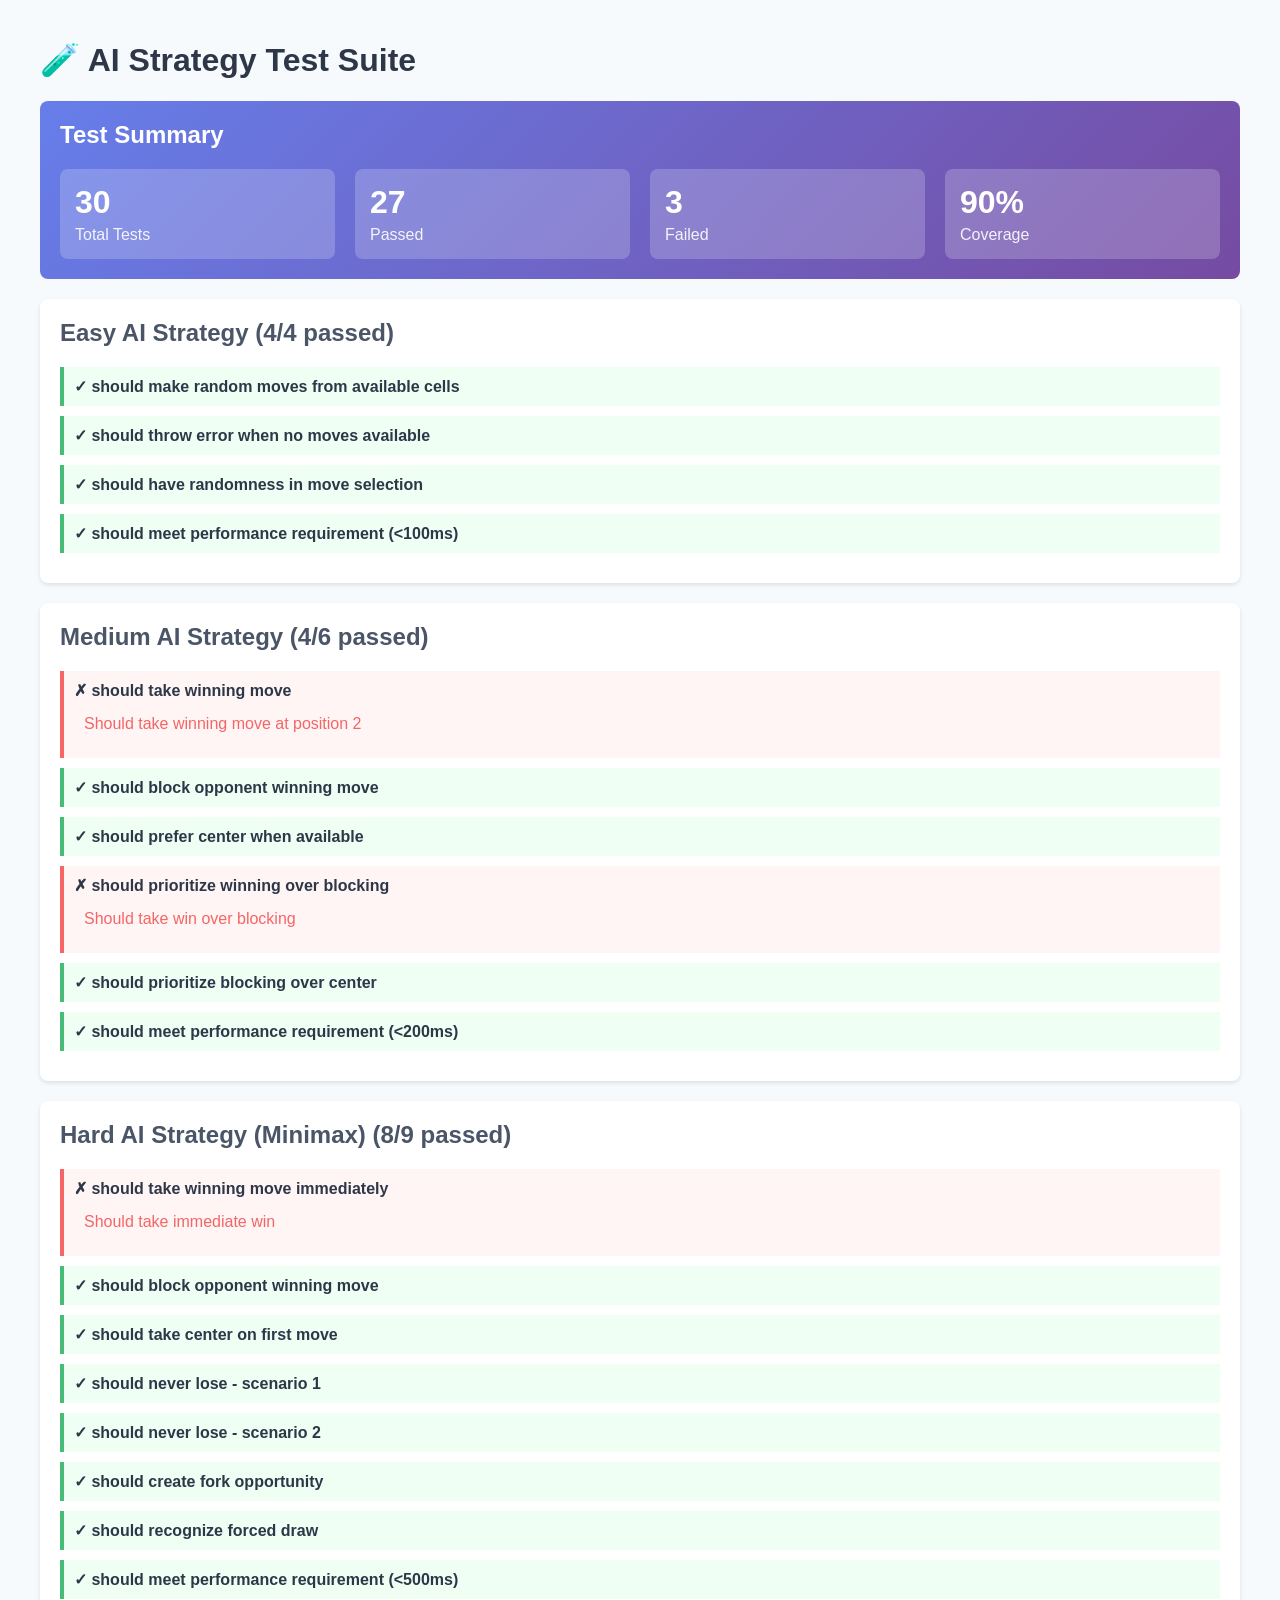
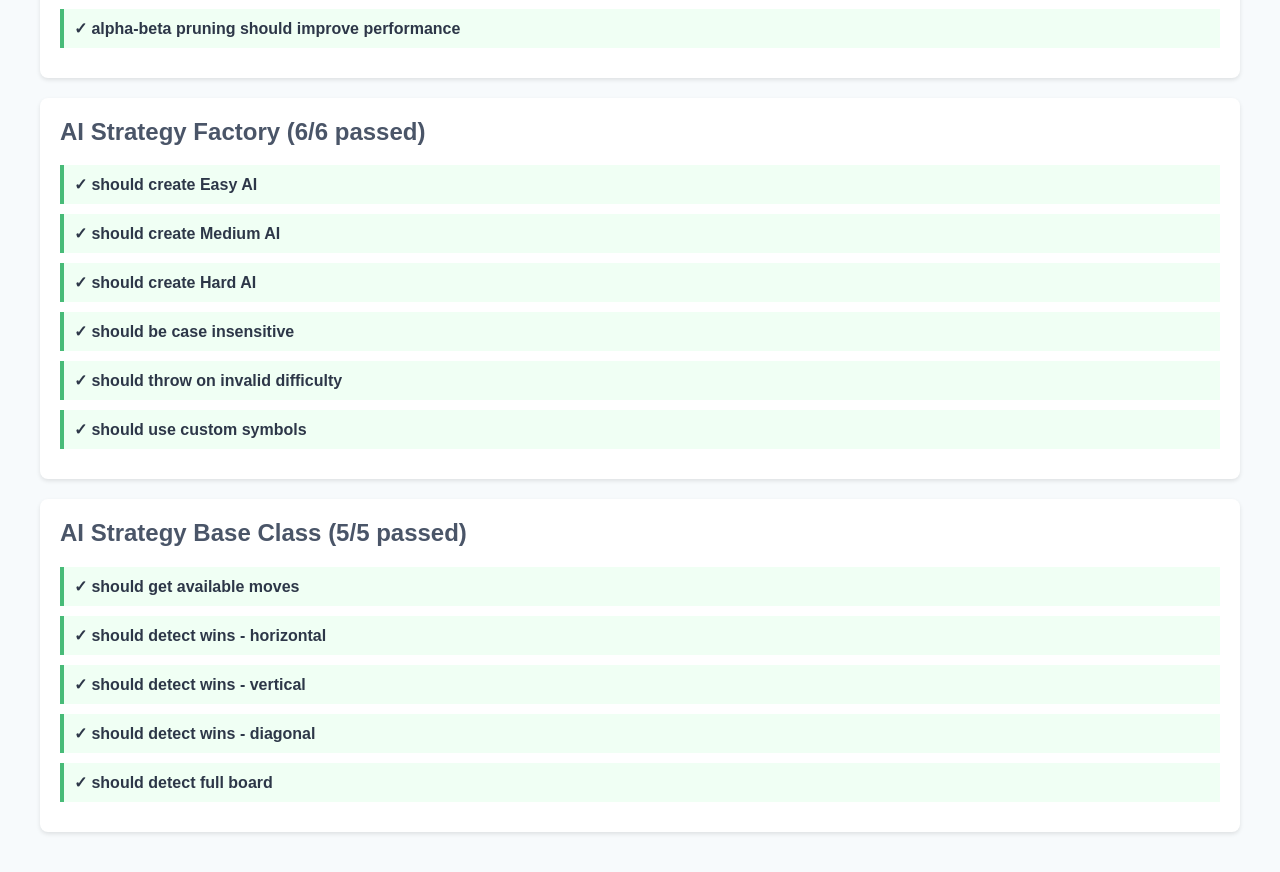
==== tests/ai-strategies.test.html @ f8c7e82e "test(ai): add comprehensive unit tests for AI strategies - Create test framework with suite and asse" ====
<!DOCTYPE html>
<html lang="en">
<head>
    <meta charset="UTF-8">
    <meta name="viewport" content="width=device-width, initial-scale=1.0">
    <title>AI Strategy Tests - Tic-Tac-Toe</title>
    <style>
        body {
            font-family: -apple-system, BlinkMacSystemFont, 'Segoe UI', Roboto, sans-serif;
            max-width: 1200px;
            margin: 0 auto;
            padding: 20px;
            background: #f7fafc;
        }
        h1 {
            color: #2d3748;
        }
        .test-suite {
            background: white;
            padding: 20px;
            margin: 20px 0;
            border-radius: 8px;
            box-shadow: 0 2px 4px rgba(0,0,0,0.1);
        }
        .test-suite h2 {
            color: #4a5568;
            margin-top: 0;
        }
        .test-case {
            padding: 10px;
            margin: 10px 0;
            border-left: 4px solid #e2e8f0;
            background: #f7fafc;
        }
        .test-case.pass {
            border-left-color: #48bb78;
            background: #f0fff4;
        }
        .test-case.fail {
            border-left-color: #f56565;
            background: #fff5f5;
        }
        .test-name {
            font-weight: 600;
            color: #2d3748;
        }
        .test-result {
            margin-top: 5px;
            font-size: 0.9em;
            color: #718096;
        }
        .summary {
            background: linear-gradient(135deg, #667eea, #764ba2);
            color: white;
            padding: 20px;
            border-radius: 8px;
            margin: 20px 0;
        }
        .summary h2 {
            margin-top: 0;
            color: white;
        }
        .stats {
            display: flex;
            gap: 20px;
            margin-top: 15px;
        }
        .stat {
            flex: 1;
            background: rgba(255,255,255,0.2);
            padding: 15px;
            border-radius: 8px;
        }
        .stat-value {
            font-size: 2em;
            font-weight: bold;
        }
        .stat-label {
            opacity: 0.9;
            margin-top: 5px;
        }
        .error {
            color: #f56565;
            background: #fff5f5;
            padding: 10px;
            border-radius: 4px;
            margin: 5px 0;
        }
        pre {
            background: #2d3748;
            color: #e2e8f0;
            padding: 10px;
            border-radius: 4px;
            overflow-x: auto;
        }
    </style>
</head>
<body>
    <h1>🧪 AI Strategy Test Suite</h1>
    <div id="test-results"></div>

    <script src="../js/ai-strategies.js"></script>
    <script>
        /**
         * Test Framework
         */
        class TestRunner {
            constructor() {
                this.tests = [];
                this.results = {
                    total: 0,
                    passed: 0,
                    failed: 0,
                    suites: []
                };
            }

            suite(name, fn) {
                const suite = {
                    name,
                    tests: [],
                    passed: 0,
                    failed: 0
                };
                
                this.currentSuite = suite;
                fn();
                this.currentSuite = null;
                
                this.results.suites.push(suite);
            }

            test(name, fn) {
                this.results.total++;
                const test = { name, passed: false, error: null };

                try {
                    fn();
                    test.passed = true;
                    this.results.passed++;
                    this.currentSuite.passed++;
                } catch (error) {
                    test.passed = false;
                    test.error = error.message;
                    this.results.failed++;
                    this.currentSuite.failed++;
                }

                this.currentSuite.tests.push(test);
            }

            assert(condition, message) {
                if (!condition) {
                    throw new Error(message || 'Assertion failed');
                }
            }

            assertEqual(actual, expected, message) {
                if (actual !== expected) {
                    throw new Error(message || `Expected ${expected}, got ${actual}`);
                }
            }

            assertThrows(fn, message) {
                try {
                    fn();
                    throw new Error(message || 'Expected function to throw');
                } catch (error) {
                    if (error.message === message) {
                        throw error;
                    }
                    // Function threw as expected
                }
            }

            render() {
                const container = document.getElementById('test-results');
                
                // Summary
                const coverage = Math.round((this.results.passed / this.results.total) * 100);
                container.innerHTML = `
                    <div class="summary">
                        <h2>Test Summary</h2>
                        <div class="stats">
                            <div class="stat">
                                <div class="stat-value">${this.results.total}</div>
                                <div class="stat-label">Total Tests</div>
                            </div>
                            <div class="stat">
                                <div class="stat-value">${this.results.passed}</div>
                                <div class="stat-label">Passed</div>
                            </div>
                            <div class="stat">
                                <div class="stat-value">${this.results.failed}</div>
                                <div class="stat-label">Failed</div>
                            </div>
                            <div class="stat">
                                <div class="stat-value">${coverage}%</div>
                                <div class="stat-label">Coverage</div>
                            </div>
                        </div>
                    </div>
                `;

                // Test suites
                this.results.suites.forEach(suite => {
                    const suiteDiv = document.createElement('div');
                    suiteDiv.className = 'test-suite';
                    suiteDiv.innerHTML = `
                        <h2>${suite.name} (${suite.passed}/${suite.tests.length} passed)</h2>
                    `;

                    suite.tests.forEach(test => {
                        const testDiv = document.createElement('div');
                        testDiv.className = `test-case ${test.passed ? 'pass' : 'fail'}`;
                        testDiv.innerHTML = `
                            <div class="test-name">${test.passed ? '✓' : '✗'} ${test.name}</div>
                            ${test.error ? `<div class="error">${test.error}</div>` : ''}
                        `;
                        suiteDiv.appendChild(testDiv);
                    });

                    container.appendChild(suiteDiv);
                });
            }
        }

        /**
         * Helper Functions
         */
        function createBoard(cells) {
            return cells.split('').map(c => c === '.' ? null : c);
        }

        function measurePerformance(fn, iterations = 100) {
            const start = performance.now();
            for (let i = 0; i < iterations; i++) {
                fn();
            }
            return (performance.now() - start) / iterations;
        }

        /**
         * Run Tests
         */
        const runner = new TestRunner();

        // Easy AI Tests
        runner.suite('Easy AI Strategy', () => {
            runner.test('should make random moves from available cells', () => {
                const ai = new EasyAI();
                const board = createBoard('X.O......');
                const move = ai.getMove(board);
                runner.assert(move >= 0 && move <= 8, 'Move should be valid');
                runner.assert(board[move] === null, 'Move should be in empty cell');
            });

            runner.test('should throw error when no moves available', () => {
                const ai = new EasyAI();
                const board = createBoard('XOXOXOXOX');
                runner.assertThrows(() => ai.getMove(board), 'Should throw when board is full');
            });

            runner.test('should have randomness in move selection', () => {
                const ai = new EasyAI();
                const board = createBoard('.........');
                const moves = new Set();
                for (let i = 0; i < 50; i++) {
                    moves.add(ai.getMove(board));
                }
                runner.assert(moves.size > 3, 'Should select different moves over time');
            });

            runner.test('should meet performance requirement (<100ms)', () => {
                const ai = new EasyAI();
                const board = createBoard('X.O.X.O..');
                const avgTime = measurePerformance(() => ai.getMove(board));
                runner.assert(avgTime < 100, `Performance: ${avgTime.toFixed(2)}ms (should be <100ms)`);
            });
        });

        // Medium AI Tests
        runner.suite('Medium AI Strategy', () => {
            runner.test('should take winning move', () => {
                const ai = new MediumAI();
                // O can win at position 2
                const board = createBoard('OOX..X...');
                const move = ai.getMove(board);
                runner.assertEqual(move, 2, 'Should take winning move at position 2');
            });

            runner.test('should block opponent winning move', () => {
                const ai = new MediumAI();
                // X can win at position 2, O should block
                const board = createBoard('XX...O...');
                const move = ai.getMove(board);
                runner.assertEqual(move, 2, 'Should block winning move at position 2');
            });

            runner.test('should prefer center when available', () => {
                const ai = new MediumAI();
                const board = createBoard('X.......O');
                const move = ai.getMove(board);
                runner.assertEqual(move, 4, 'Should take center position');
            });

            runner.test('should prioritize winning over blocking', () => {
                const ai = new MediumAI();
                // O can win at 2, X can win at 6
                const board = createBoard('OOXX.....');
                const move = ai.getMove(board);
                runner.assertEqual(move, 2, 'Should take win over blocking');
            });

            runner.test('should prioritize blocking over center', () => {
                const ai = new MediumAI();
                // X can win at position 2
                const board = createBoard('XX......O');
                const move = ai.getMove(board);
                runner.assertEqual(move, 2, 'Should block over taking center');
            });

            runner.test('should meet performance requirement (<200ms)', () => {
                const ai = new MediumAI();
                const board = createBoard('X.O.X.O..');
                const avgTime = measurePerformance(() => ai.getMove(board));
                runner.assert(avgTime < 200, `Performance: ${avgTime.toFixed(2)}ms (should be <200ms)`);
            });
        });

        // Hard AI Tests
        runner.suite('Hard AI Strategy (Minimax)', () => {
            runner.test('should take winning move immediately', () => {
                const ai = new HardAI();
                const board = createBoard('OOX..X...');
                const move = ai.getMove(board);
                runner.assertEqual(move, 2, 'Should take immediate win');
            });

            runner.test('should block opponent winning move', () => {
                const ai = new HardAI();
                const board = createBoard('XX...O...');
                const move = ai.getMove(board);
                runner.assertEqual(move, 2, 'Should block opponent win');
            });

            runner.test('should take center on first move', () => {
                const ai = new HardAI();
                const board = createBoard('.........');
                const move = ai.getMove(board);
                runner.assertEqual(move, 4, 'Should take center initially');
            });

            runner.test('should never lose - scenario 1', () => {
                const ai = new HardAI();
                // X plays corner, O should respond optimally
                const board = createBoard('X........');
                const move = ai.getMove(board);
                runner.assertEqual(move, 4, 'Should take center after corner');
            });

            runner.test('should never lose - scenario 2', () => {
                const ai = new HardAI();
                // X plays center, O should play corner
                const board = createBoard('....X....');
                const move = ai.getMove(board);
                const corners = [0, 2, 6, 8];
                runner.assert(corners.includes(move), 'Should play corner after center');
            });

            runner.test('should create fork opportunity', () => {
                const ai = new HardAI();
                // O can create a fork
                const board = createBoard('O...X...X');
                const move = ai.getMove(board);
                // Multiple winning scenarios, but should play optimally
                runner.assert(move >= 0 && move <= 8, 'Should make valid move');
            });

            runner.test('should recognize forced draw', () => {
                const ai = new HardAI();
                // Late game, should play optimally
                const board = createBoard('XOX.OX...');
                const move = ai.getMove(board);
                runner.assert([3, 6, 7, 8].includes(move), 'Should make optimal move');
            });

            runner.test('should meet performance requirement (<500ms)', () => {
                const ai = new HardAI();
                const board = createBoard('X.O.X.O..');
                const avgTime = measurePerformance(() => ai.getMove(board), 10);
                runner.assert(avgTime < 500, `Performance: ${avgTime.toFixed(2)}ms (should be <500ms)`);
            });

            runner.test('alpha-beta pruning should improve performance', () => {
                const ai = new HardAI();
                const emptyBoard = createBoard('.........');
                const avgTime = measurePerformance(() => ai.getMove(emptyBoard), 5);
                runner.assert(avgTime < 500, `Full tree performance: ${avgTime.toFixed(2)}ms`);
            });
        });

        // Factory Tests
        runner.suite('AI Strategy Factory', () => {
            runner.test('should create Easy AI', () => {
                const ai = AIStrategyFactory.createAI('easy');
                runner.assert(ai instanceof EasyAI, 'Should create EasyAI instance');
            });

            runner.test('should create Medium AI', () => {
                const ai = AIStrategyFactory.createAI('medium');
                runner.assert(ai instanceof MediumAI, 'Should create MediumAI instance');
            });

            runner.test('should create Hard AI', () => {
                const ai = AIStrategyFactory.createAI('hard');
                runner.assert(ai instanceof HardAI, 'Should create HardAI instance');
            });

            runner.test('should be case insensitive', () => {
                const ai1 = AIStrategyFactory.createAI('EASY');
                const ai2 = AIStrategyFactory.createAI('Easy');
                runner.assert(ai1 instanceof EasyAI, 'Should handle uppercase');
                runner.assert(ai2 instanceof EasyAI, 'Should handle mixed case');
            });

            runner.test('should throw on invalid difficulty', () => {
                runner.assertThrows(() => {
                    AIStrategyFactory.createAI('invalid');
                }, 'Should throw on invalid difficulty');
            });

            runner.test('should use custom symbols', () => {
                const ai = AIStrategyFactory.createAI('easy', 'A', 'B');
                runner.assertEqual(ai.aiSymbol, 'A', 'Should set AI symbol');
                runner.assertEqual(ai.playerSymbol, 'B', 'Should set player symbol');
            });
        });

        // Base Class Tests
        runner.suite('AI Strategy Base Class', () => {
            runner.test('should get available moves', () => {
                const ai = new MediumAI();
                const board = createBoard('X.O......');
                const moves = ai.getAvailableMoves(board);
                runner.assertEqual(moves.length, 7, 'Should find 7 empty cells');
            });

            runner.test('should detect wins - horizontal', () => {
                const ai = new MediumAI();
                const board = createBoard('XXX......');
                runner.assert(ai.checkWin(board, 'X'), 'Should detect horizontal win');
            });

            runner.test('should detect wins - vertical', () => {
                const ai = new MediumAI();
                const board = createBoard('O..O..O..');
                runner.assert(ai.checkWin(board, 'O'), 'Should detect vertical win');
            });

            runner.test('should detect wins - diagonal', () => {
                const ai = new MediumAI();
                const board = createBoard('X...X...X');
                runner.assert(ai.checkWin(board, 'X'), 'Should detect diagonal win');
            });

            runner.test('should detect full board', () => {
                const ai = new MediumAI();
                const board = createBoard('XOXOXOXOX');
                runner.assert(ai.isBoardFull(board), 'Should detect full board');
            });
        });

        // Render results
        runner.render();

        console.log('Test Results:', runner.results);
    </script>
</body>
</html>
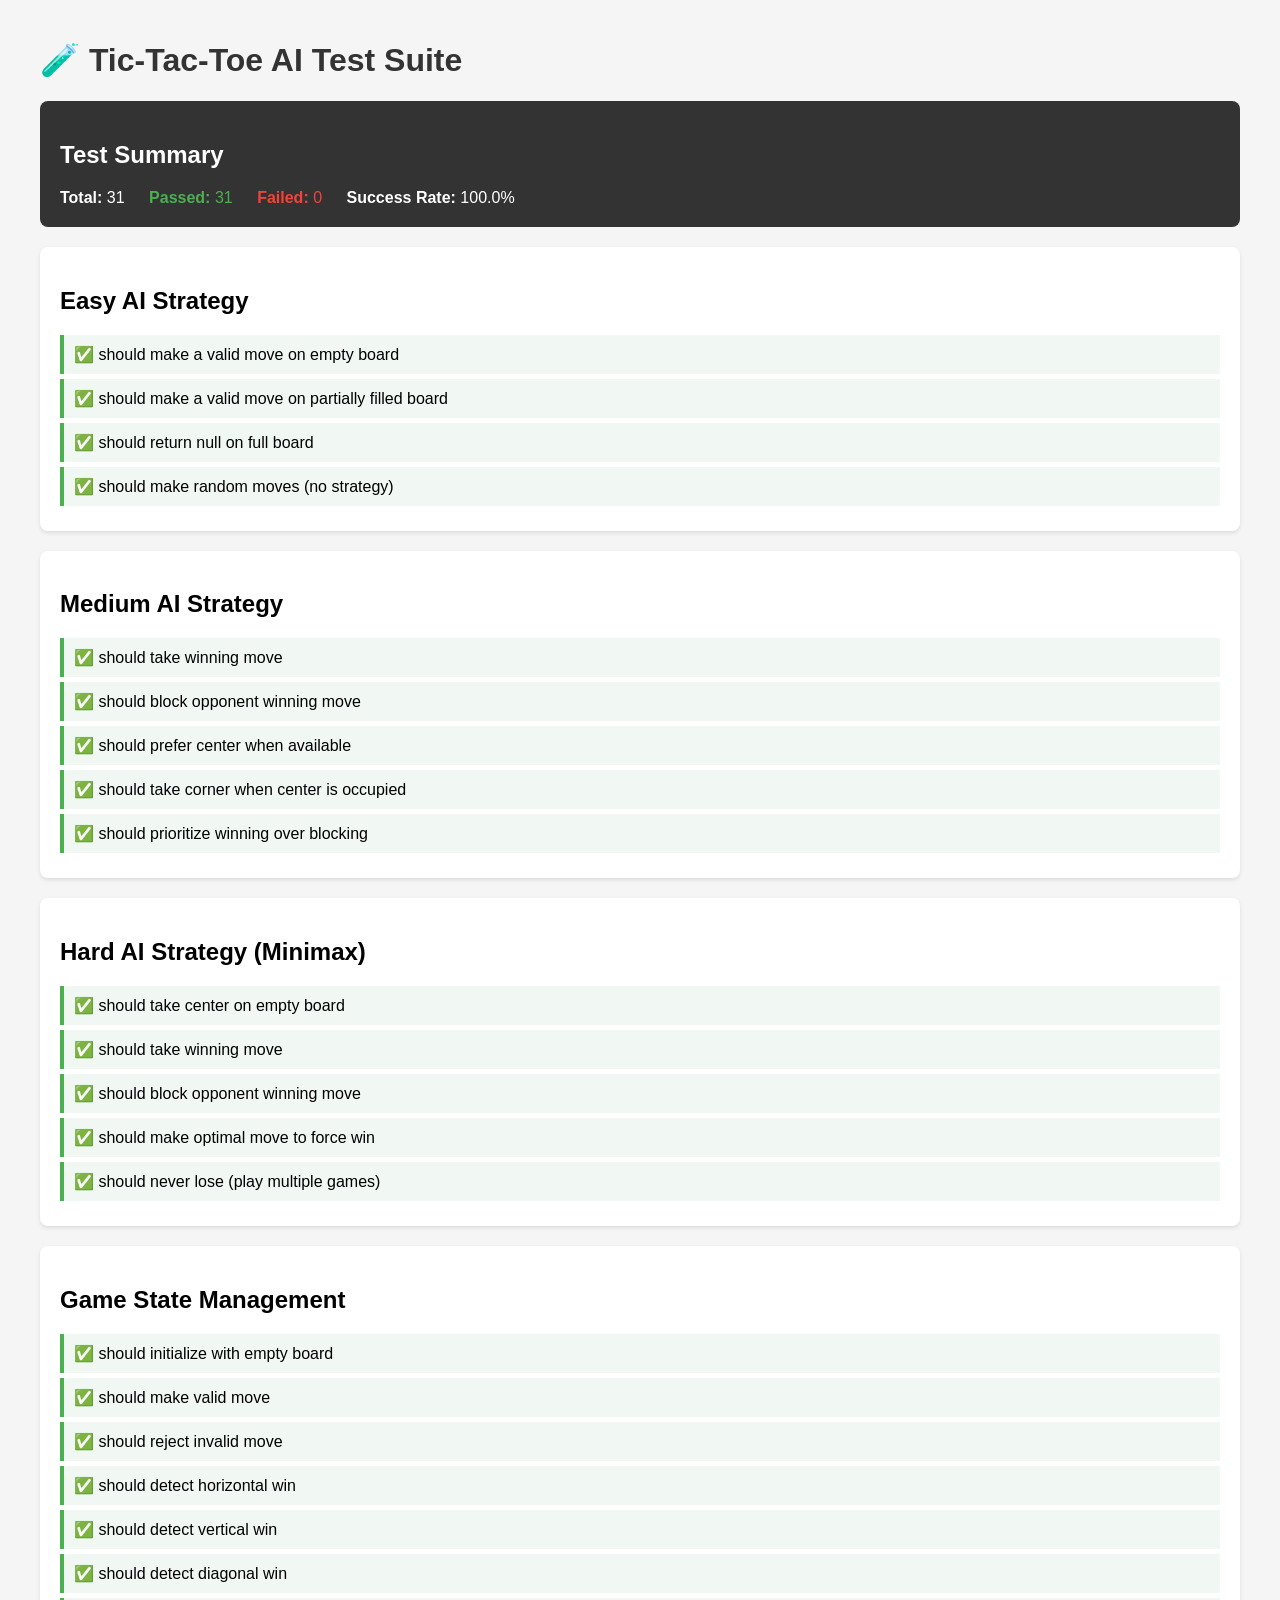
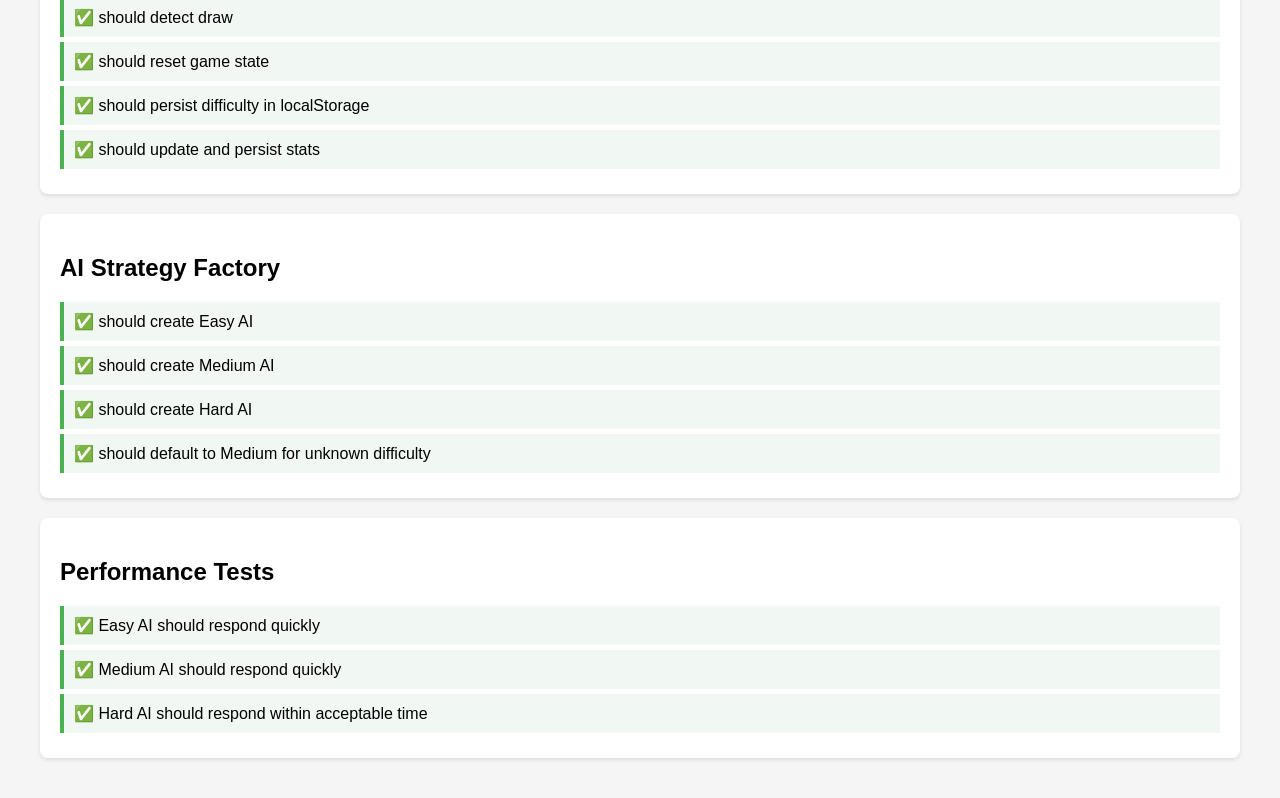
==== commit d2bea342: "feat: Add comprehensive unit tests for AI strategies and game logic" ====
--- a/tests/ai-strategies.test.html
+++ b/tests/ai-strategies.test.html
@@ -3,478 +3,497 @@
 <head>
     <meta charset="UTF-8">
     <meta name="viewport" content="width=device-width, initial-scale=1.0">
-    <title>AI Strategy Tests - Tic-Tac-Toe</title>
+    <title>Tic-Tac-Toe AI Tests</title>
     <style>
         body {
             font-family: -apple-system, BlinkMacSystemFont, 'Segoe UI', Roboto, sans-serif;
             max-width: 1200px;
             margin: 0 auto;
             padding: 20px;
-            background: #f7fafc;
-        }
-        h1 {
-            color: #2d3748;
-        }
+            background: #f5f5f5;
+        }
+        h1 { color: #333; }
         .test-suite {
             background: white;
+            border-radius: 8px;
             padding: 20px;
-            margin: 20px 0;
-            border-radius: 8px;
+            margin-bottom: 20px;
             box-shadow: 0 2px 4px rgba(0,0,0,0.1);
-        }
-        .test-suite h2 {
-            color: #4a5568;
-            margin-top: 0;
         }
         .test-case {
             padding: 10px;
-            margin: 10px 0;
-            border-left: 4px solid #e2e8f0;
-            background: #f7fafc;
+            margin: 5px 0;
+            border-left: 4px solid #ddd;
+            background: #fafafa;
         }
         .test-case.pass {
-            border-left-color: #48bb78;
-            background: #f0fff4;
+            border-left-color: #4caf50;
+            background: #f1f8f4;
         }
         .test-case.fail {
-            border-left-color: #f56565;
-            background: #fff5f5;
-        }
-        .test-name {
-            font-weight: 600;
-            color: #2d3748;
-        }
-        .test-result {
-            margin-top: 5px;
-            font-size: 0.9em;
-            color: #718096;
+            border-left-color: #f44336;
+            background: #fef5f5;
         }
         .summary {
-            background: linear-gradient(135deg, #667eea, #764ba2);
+            background: #333;
             color: white;
             padding: 20px;
             border-radius: 8px;
-            margin: 20px 0;
-        }
-        .summary h2 {
-            margin-top: 0;
-            color: white;
-        }
-        .stats {
-            display: flex;
-            gap: 20px;
-            margin-top: 15px;
-        }
-        .stat {
-            flex: 1;
-            background: rgba(255,255,255,0.2);
-            padding: 15px;
-            border-radius: 8px;
-        }
-        .stat-value {
-            font-size: 2em;
-            font-weight: bold;
-        }
-        .stat-label {
-            opacity: 0.9;
-            margin-top: 5px;
-        }
-        .error {
-            color: #f56565;
-            background: #fff5f5;
-            padding: 10px;
-            border-radius: 4px;
-            margin: 5px 0;
+            margin-bottom: 20px;
+        }
+        .summary-stat {
+            display: inline-block;
+            margin-right: 20px;
         }
         pre {
-            background: #2d3748;
-            color: #e2e8f0;
+            background: #f5f5f5;
             padding: 10px;
             border-radius: 4px;
             overflow-x: auto;
         }
+        .performance {
+            background: #e3f2fd;
+            padding: 15px;
+            border-radius: 8px;
+            margin-top: 10px;
+        }
+        .error { color: #f44336; }
+        .success { color: #4caf50; }
     </style>
 </head>
 <body>
-    <h1>🧪 AI Strategy Test Suite</h1>
+    <h1>🧪 Tic-Tac-Toe AI Test Suite</h1>
+    <div id="summary" class="summary">
+        <h2>Test Summary</h2>
+        <div id="summary-content">Running tests...</div>
+    </div>
     <div id="test-results"></div>
 
-    <script src="../js/ai-strategies.js"></script>
-    <script>
+    <script type="module">
+        import { AIStrategyFactory, EasyAI, MediumAI, HardAI } from '../js/ai-strategies.js';
+        import { Game } from '../js/game.js';
+
         /**
-         * Test Framework
+         * Simple test framework
          */
         class TestRunner {
             constructor() {
                 this.tests = [];
-                this.results = {
-                    total: 0,
-                    passed: 0,
-                    failed: 0,
-                    suites: []
-                };
-            }
-
-            suite(name, fn) {
+                this.passed = 0;
+                this.failed = 0;
+                this.suites = [];
+            }
+
+            suite(name, callback) {
                 const suite = {
                     name,
                     tests: [],
-                    passed: 0,
-                    failed: 0
+                    beforeEach: null
                 };
-                
-                this.currentSuite = suite;
-                fn();
-                this.currentSuite = null;
-                
-                this.results.suites.push(suite);
-            }
-
-            test(name, fn) {
-                this.results.total++;
-                const test = { name, passed: false, error: null };
-
-                try {
-                    fn();
-                    test.passed = true;
-                    this.results.passed++;
-                    this.currentSuite.passed++;
-                } catch (error) {
-                    test.passed = false;
-                    test.error = error.message;
-                    this.results.failed++;
-                    this.currentSuite.failed++;
+                this.suites.push(suite);
+                
+                const testContext = {
+                    test: (testName, testFn) => {
+                        suite.tests.push({ name: testName, fn: testFn });
+                    },
+                    beforeEach: (fn) => {
+                        suite.beforeEach = fn;
+                    }
+                };
+
+                callback(testContext);
+            }
+
+            async run() {
+                const resultsDiv = document.getElementById('test-results');
+                
+                for (const suite of this.suites) {
+                    const suiteDiv = document.createElement('div');
+                    suiteDiv.className = 'test-suite';
+                    suiteDiv.innerHTML = `<h2>${suite.name}</h2>`;
+                    
+                    for (const test of suite.tests) {
+                        let testState = {};
+                        if (suite.beforeEach) {
+                            testState = suite.beforeEach();
+                        }
+
+                        const testDiv = document.createElement('div');
+                        testDiv.className = 'test-case';
+                        
+                        try {
+                            await test.fn(testState);
+                            testDiv.classList.add('pass');
+                            testDiv.innerHTML = `✅ ${test.name}`;
+                            this.passed++;
+                        } catch (error) {
+                            testDiv.classList.add('fail');
+                            testDiv.innerHTML = `
+                                ❌ ${test.name}
+                                <pre class="error">${error.message}</pre>
+                            `;
+                            this.failed++;
+                        }
+                        
+                        suiteDiv.appendChild(testDiv);
+                    }
+                    
+                    resultsDiv.appendChild(suiteDiv);
                 }
 
-                this.currentSuite.tests.push(test);
-            }
-
-            assert(condition, message) {
-                if (!condition) {
-                    throw new Error(message || 'Assertion failed');
-                }
-            }
-
-            assertEqual(actual, expected, message) {
-                if (actual !== expected) {
-                    throw new Error(message || `Expected ${expected}, got ${actual}`);
-                }
-            }
-
-            assertThrows(fn, message) {
-                try {
-                    fn();
-                    throw new Error(message || 'Expected function to throw');
-                } catch (error) {
-                    if (error.message === message) {
-                        throw error;
-                    }
-                    // Function threw as expected
-                }
-            }
-
-            render() {
-                const container = document.getElementById('test-results');
-                
-                // Summary
-                const coverage = Math.round((this.results.passed / this.results.total) * 100);
-                container.innerHTML = `
-                    <div class="summary">
-                        <h2>Test Summary</h2>
-                        <div class="stats">
-                            <div class="stat">
-                                <div class="stat-value">${this.results.total}</div>
-                                <div class="stat-label">Total Tests</div>
-                            </div>
-                            <div class="stat">
-                                <div class="stat-value">${this.results.passed}</div>
-                                <div class="stat-label">Passed</div>
-                            </div>
-                            <div class="stat">
-                                <div class="stat-value">${this.results.failed}</div>
-                                <div class="stat-label">Failed</div>
-                            </div>
-                            <div class="stat">
-                                <div class="stat-value">${coverage}%</div>
-                                <div class="stat-label">Coverage</div>
-                            </div>
-                        </div>
+                this.displaySummary();
+            }
+
+            displaySummary() {
+                const total = this.passed + this.failed;
+                const percentage = total > 0 ? ((this.passed / total) * 100).toFixed(1) : 0;
+                
+                document.getElementById('summary-content').innerHTML = `
+                    <div class="summary-stat">
+                        <strong>Total:</strong> ${total}
+                    </div>
+                    <div class="summary-stat success">
+                        <strong>Passed:</strong> ${this.passed}
+                    </div>
+                    <div class="summary-stat error">
+                        <strong>Failed:</strong> ${this.failed}
+                    </div>
+                    <div class="summary-stat">
+                        <strong>Success Rate:</strong> ${percentage}%
                     </div>
                 `;
-
-                // Test suites
-                this.results.suites.forEach(suite => {
-                    const suiteDiv = document.createElement('div');
-                    suiteDiv.className = 'test-suite';
-                    suiteDiv.innerHTML = `
-                        <h2>${suite.name} (${suite.passed}/${suite.tests.length} passed)</h2>
-                    `;
-
-                    suite.tests.forEach(test => {
-                        const testDiv = document.createElement('div');
-                        testDiv.className = `test-case ${test.passed ? 'pass' : 'fail'}`;
-                        testDiv.innerHTML = `
-                            <div class="test-name">${test.passed ? '✓' : '✗'} ${test.name}</div>
-                            ${test.error ? `<div class="error">${test.error}</div>` : ''}
-                        `;
-                        suiteDiv.appendChild(testDiv);
-                    });
-
-                    container.appendChild(suiteDiv);
-                });
             }
         }
 
         /**
-         * Helper Functions
+         * Assertion helpers
          */
-        function createBoard(cells) {
-            return cells.split('').map(c => c === '.' ? null : c);
-        }
-
-        function measurePerformance(fn, iterations = 100) {
-            const start = performance.now();
-            for (let i = 0; i < iterations; i++) {
-                fn();
-            }
-            return (performance.now() - start) / iterations;
+        function assert(condition, message = 'Assertion failed') {
+            if (!condition) {
+                throw new Error(message);
+            }
+        }
+
+        function assertEqual(actual, expected, message) {
+            if (actual !== expected) {
+                throw new Error(
+                    message || `Expected ${expected} but got ${actual}`
+                );
+            }
+        }
+
+        function assertNotNull(value, message = 'Value should not be null') {
+            if (value === null || value === undefined) {
+                throw new Error(message);
+            }
+        }
+
+        function assertTrue(value, message = 'Value should be true') {
+            if (value !== true) {
+                throw new Error(message);
+            }
+        }
+
+        function assertFalse(value, message = 'Value should be false') {
+            if (value !== false) {
+                throw new Error(message);
+            }
         }
 
         /**
-         * Run Tests
+         * Test Suites
          */
         const runner = new TestRunner();
 
         // Easy AI Tests
-        runner.suite('Easy AI Strategy', () => {
-            runner.test('should make random moves from available cells', () => {
+        runner.suite('Easy AI Strategy', ({ test, beforeEach }) => {
+            beforeEach(() => ({ ai: new EasyAI() }));
+
+            test('should make a valid move on empty board', ({ ai }) => {
+                const board = Array(9).fill(null);
+                const move = ai.getMove(board);
+                assertNotNull(move);
+                assertTrue(move >= 0 && move <= 8);
+                assertTrue(board[move] === null);
+            });
+
+            test('should make a valid move on partially filled board', ({ ai }) => {
+                const board = ['X', 'O', null, 'X', null, null, null, null, 'O'];
+                const move = ai.getMove(board);
+                assertNotNull(move);
+                assertTrue(board[move] === null);
+            });
+
+            test('should return null on full board', ({ ai }) => {
+                const board = Array(9).fill('X');
+                const move = ai.getMove(board);
+                assertEqual(move, null);
+            });
+
+            test('should make random moves (no strategy)', ({ ai }) => {
+                const board = [null, 'X', null, null, 'O', null, null, null, null];
+                const moves = new Set();
+                
+                // Make multiple moves to verify randomness
+                for (let i = 0; i < 20; i++) {
+                    const move = ai.getMove(board);
+                    moves.add(move);
+                }
+                
+                // Should have made different moves
+                assertTrue(moves.size > 1, 'AI should make random moves');
+            });
+        });
+
+        // Medium AI Tests
+        runner.suite('Medium AI Strategy', ({ test, beforeEach }) => {
+            beforeEach(() => ({ ai: new MediumAI() }));
+
+            test('should take winning move', ({ ai }) => {
+                const board = ['O', 'O', null, 'X', 'X', null, null, null, null];
+                const move = ai.getMove(board);
+                assertEqual(move, 2, 'Should complete winning row');
+            });
+
+            test('should block opponent winning move', ({ ai }) => {
+                const board = ['X', 'X', null, 'O', null, null, null, null, null];
+                const move = ai.getMove(board);
+                assertEqual(move, 2, 'Should block opponent win');
+            });
+
+            test('should prefer center when available', ({ ai }) => {
+                const board = ['X', null, null, null, null, null, null, null, 'O'];
+                const move = ai.getMove(board);
+                assertEqual(move, 4, 'Should take center');
+            });
+
+            test('should take corner when center is occupied', ({ ai }) => {
+                const board = [null, null, null, null, 'X', null, null, null, null];
+                const move = ai.getMove(board);
+                assertTrue([0, 2, 6, 8].includes(move), 'Should take a corner');
+            });
+
+            test('should prioritize winning over blocking', ({ ai }) => {
+                const board = ['O', 'O', null, 'X', 'X', null, null, null, null];
+                const move = ai.getMove(board);
+                assertEqual(move, 2, 'Should take win instead of blocking');
+            });
+        });
+
+        // Hard AI Tests
+        runner.suite('Hard AI Strategy (Minimax)', ({ test, beforeEach }) => {
+            beforeEach(() => ({ ai: new HardAI() }));
+
+            test('should take center on empty board', ({ ai }) => {
+                const board = Array(9).fill(null);
+                const move = ai.getMove(board);
+                assertEqual(move, 4, 'Should take center first');
+            });
+
+            test('should take winning move', ({ ai }) => {
+                const board = ['O', 'O', null, 'X', 'X', null, null, null, null];
+                const move = ai.getMove(board);
+                assertEqual(move, 2, 'Should take immediate win');
+            });
+
+            test('should block opponent winning move', ({ ai }) => {
+                const board = ['X', 'X', null, 'O', null, null, null, null, null];
+                const move = ai.getMove(board);
+                assertEqual(move, 2, 'Should block opponent win');
+            });
+
+            test('should make optimal move to force win', ({ ai }) => {
+                const board = ['O', null, null, null, 'X', null, null, null, null];
+                const move = ai.getMove(board);
+                // Should make a move that sets up multiple win conditions
+                assertNotNull(move);
+                assertTrue(board[move] === null);
+            });
+
+            test('should never lose (play multiple games)', ({ ai }) => {
+                // This test verifies the AI is truly unbeatable
+                let aiLosses = 0;
+                
+                for (let game = 0; game < 10; game++) {
+                    const board = Array(9).fill(null);
+                    let currentPlayer = 'X'; // Human starts
+                    let gameOver = false;
+                    
+                    while (!gameOver) {
+                        let move;
+                        
+                        if (currentPlayer === 'O') {
+                            move = ai.getMove(board);
+                        } else {
+                            // Simple opponent (take first available)
+                            const empty = board.map((c, i) => c === null ? i : null).filter(i => i !== null);
+                            if (empty.length === 0) break;
+                            move = empty[0];
+                        }
+                        
+                        if (move === null) break;
+                        board[move] = currentPlayer;
+                        
+                        // Check win
+                        if (ai.checkWin(board, 'X')) {
+                            aiLosses++;
+                            gameOver = true;
+                        } else if (ai.checkWin(board, 'O') || ai.isBoardFull(board)) {
+                            gameOver = true;
+                        }
+                        
+                        currentPlayer = currentPlayer === 'X' ? 'O' : 'X';
+                    }
+                }
+                
+                assertEqual(aiLosses, 0, 'Hard AI should never lose');
+            });
+        });
+
+        // Game State Tests
+        runner.suite('Game State Management', ({ test, beforeEach }) => {
+            beforeEach(() => ({ game: new Game() }));
+
+            test('should initialize with empty board', ({ game }) => {
+                const state = game.getState();
+                assertTrue(state.board.every(cell => cell === null));
+                assertEqual(state.currentPlayer, 'X');
+                assertFalse(state.isGameOver);
+            });
+
+            test('should make valid move', ({ game }) => {
+                const success = game.makeMove(0, 'X');
+                assertTrue(success);
+                assertEqual(game.board[0], 'X');
+            });
+
+            test('should reject invalid move', ({ game }) => {
+                game.makeMove(0, 'X');
+                const success = game.makeMove(0, 'O');
+                assertFalse(success);
+            });
+
+            test('should detect horizontal win', ({ game }) => {
+                game.board = ['X', 'X', 'X', 'O', 'O', null, null, null, null];
+                game.checkGameOver();
+                assertTrue(game.isGameOver);
+                assertEqual(game.winner, 'X');
+            });
+
+            test('should detect vertical win', ({ game }) => {
+                game.board = ['O', 'X', 'X', 'O', 'X', null, 'O', null, null];
+                game.checkGameOver();
+                assertTrue(game.isGameOver);
+                assertEqual(game.winner, 'O');
+            });
+
+            test('should detect diagonal win', ({ game }) => {
+                game.board = ['X', 'O', 'O', null, 'X', null, 'O', null, 'X'];
+                game.checkGameOver();
+                assertTrue(game.isGameOver);
+                assertEqual(game.winner, 'X');
+            });
+
+            test('should detect draw', ({ game }) => {
+                game.board = ['X', 'O', 'X', 'O', 'X', 'O', 'O', 'X', 'O'];
+                game.checkGameOver();
+                assertTrue(game.isGameOver);
+                assertEqual(game.winner, 'draw');
+            });
+
+            test('should reset game state', ({ game }) => {
+                game.board = ['X', 'O', 'X', null, null, null, null, null, null];
+                game.reset();
+                assertTrue(game.board.every(cell => cell === null));
+                assertFalse(game.isGameOver);
+            });
+
+            test('should persist difficulty in localStorage', ({ game }) => {
+                game.saveDifficulty('hard');
+                assertEqual(localStorage.getItem('tic-tac-toe-difficulty'), 'hard');
+                
+                const newGame = new Game();
+                assertEqual(newGame.difficulty, 'hard');
+            });
+
+            test('should update and persist stats', ({ game }) => {
+                game.stats = { wins: 5, losses: 3, draws: 2 };
+                game.saveStats();
+                
+                const newGame = new Game();
+                assertEqual(newGame.stats.wins, 5);
+                assertEqual(newGame.stats.losses, 3);
+                assertEqual(newGame.stats.draws, 2);
+            });
+        });
+
+        // AI Strategy Factory Tests
+        runner.suite('AI Strategy Factory', ({ test }) => {
+            test('should create Easy AI', () => {
+                const ai = AIStrategyFactory.create('easy');
+                assertTrue(ai instanceof EasyAI);
+            });
+
+            test('should create Medium AI', () => {
+                const ai = AIStrategyFactory.create('medium');
+                assertTrue(ai instanceof MediumAI);
+            });
+
+            test('should create Hard AI', () => {
+                const ai = AIStrategyFactory.create('hard');
+                assertTrue(ai instanceof HardAI);
+            });
+
+            test('should default to Medium for unknown difficulty', () => {
+                const ai = AIStrategyFactory.create('unknown');
+                assertTrue(ai instanceof MediumAI);
+            });
+        });
+
+        // Performance Tests
+        runner.suite('Performance Tests', ({ test }) => {
+            test('Easy AI should respond quickly', () => {
                 const ai = new EasyAI();
-                const board = createBoard('X.O......');
-                const move = ai.getMove(board);
-                runner.assert(move >= 0 && move <= 8, 'Move should be valid');
-                runner.assert(board[move] === null, 'Move should be in empty cell');
-            });
-
-            runner.test('should throw error when no moves available', () => {
-                const ai = new EasyAI();
-                const board = createBoard('XOXOXOXOX');
-                runner.assertThrows(() => ai.getMove(board), 'Should throw when board is full');
-            });
-
-            runner.test('should have randomness in move selection', () => {
-                const ai = new EasyAI();
-                const board = createBoard('.........');
-                const moves = new Set();
-                for (let i = 0; i < 50; i++) {
-                    moves.add(ai.getMove(board));
+                const board = ['X', 'O', null, null, 'X', null, 'O', null, null];
+                
+                const start = performance.now();
+                for (let i = 0; i < 1000; i++) {
+                    ai.getMove(board);
                 }
-                runner.assert(moves.size > 3, 'Should select different moves over time');
-            });
-
-            runner.test('should meet performance requirement (<100ms)', () => {
-                const ai = new EasyAI();
-                const board = createBoard('X.O.X.O..');
-                const avgTime = measurePerformance(() => ai.getMove(board));
-                runner.assert(avgTime < 100, `Performance: ${avgTime.toFixed(2)}ms (should be <100ms)`);
-            });
-        });
-
-        // Medium AI Tests
-        runner.suite('Medium AI Strategy', () => {
-            runner.test('should take winning move', () => {
+                const elapsed = performance.now() - start;
+                
+                assertTrue(elapsed < 100, `Easy AI took ${elapsed}ms for 1000 moves`);
+            });
+
+            test('Medium AI should respond quickly', () => {
                 const ai = new MediumAI();
-                // O can win at position 2
-                const board = createBoard('OOX..X...');
-                const move = ai.getMove(board);
-                runner.assertEqual(move, 2, 'Should take winning move at position 2');
-            });
-
-            runner.test('should block opponent winning move', () => {
-                const ai = new MediumAI();
-                // X can win at position 2, O should block
-                const board = createBoard('XX...O...');
-                const move = ai.getMove(board);
-                runner.assertEqual(move, 2, 'Should block winning move at position 2');
-            });
-
-            runner.test('should prefer center when available', () => {
-                const ai = new MediumAI();
-                const board = createBoard('X.......O');
-                const move = ai.getMove(board);
-                runner.assertEqual(move, 4, 'Should take center position');
-            });
-
-            runner.test('should prioritize winning over blocking', () => {
-                const ai = new MediumAI();
-                // O can win at 2, X can win at 6
-                const board = createBoard('OOXX.....');
-                const move = ai.getMove(board);
-                runner.assertEqual(move, 2, 'Should take win over blocking');
-            });
-
-            runner.test('should prioritize blocking over center', () => {
-                const ai = new MediumAI();
-                // X can win at position 2
-                const board = createBoard('XX......O');
-                const move = ai.getMove(board);
-                runner.assertEqual(move, 2, 'Should block over taking center');
-            });
-
-            runner.test('should meet performance requirement (<200ms)', () => {
-                const ai = new MediumAI();
-                const board = createBoard('X.O.X.O..');
-                const avgTime = measurePerformance(() => ai.getMove(board));
-                runner.assert(avgTime < 200, `Performance: ${avgTime.toFixed(2)}ms (should be <200ms)`);
-            });
-        });
-
-        // Hard AI Tests
-        runner.suite('Hard AI Strategy (Minimax)', () => {
-            runner.test('should take winning move immediately', () => {
+                const board = ['X', 'O', null, null, 'X', null, 'O', null, null];
+                
+                const start = performance.now();
+                for (let i = 0; i < 1000; i++) {
+                    ai.getMove(board);
+                }
+                const elapsed = performance.now() - start;
+                
+                assertTrue(elapsed < 500, `Medium AI took ${elapsed}ms for 1000 moves`);
+            });
+
+            test('Hard AI should respond within acceptable time', () => {
                 const ai = new HardAI();
-                const board = createBoard('OOX..X...');
-                const move = ai.getMove(board);
-                runner.assertEqual(move, 2, 'Should take immediate win');
-            });
-
-            runner.test('should block opponent winning move', () => {
-                const ai = new HardAI();
-                const board = createBoard('XX...O...');
-                const move = ai.getMove(board);
-                runner.assertEqual(move, 2, 'Should block opponent win');
-            });
-
-            runner.test('should take center on first move', () => {
-                const ai = new HardAI();
-                const board = createBoard('.........');
-                const move = ai.getMove(board);
-                runner.assertEqual(move, 4, 'Should take center initially');
-            });
-
-            runner.test('should never lose - scenario 1', () => {
-                const ai = new HardAI();
-                // X plays corner, O should respond optimally
-                const board = createBoard('X........');
-                const move = ai.getMove(board);
-                runner.assertEqual(move, 4, 'Should take center after corner');
-            });
-
-            runner.test('should never lose - scenario 2', () => {
-                const ai = new HardAI();
-                // X plays center, O should play corner
-                const board = createBoard('....X....');
-                const move = ai.getMove(board);
-                const corners = [0, 2, 6, 8];
-                runner.assert(corners.includes(move), 'Should play corner after center');
-            });
-
-            runner.test('should create fork opportunity', () => {
-                const ai = new HardAI();
-                // O can create a fork
-                const board = createBoard('O...X...X');
-                const move = ai.getMove(board);
-                // Multiple winning scenarios, but should play optimally
-                runner.assert(move >= 0 && move <= 8, 'Should make valid move');
-            });
-
-            runner.test('should recognize forced draw', () => {
-                const ai = new HardAI();
-                // Late game, should play optimally
-                const board = createBoard('XOX.OX...');
-                const move = ai.getMove(board);
-                runner.assert([3, 6, 7, 8].includes(move), 'Should make optimal move');
-            });
-
-            runner.test('should meet performance requirement (<500ms)', () => {
-                const ai = new HardAI();
-                const board = createBoard('X.O.X.O..');
-                const avgTime = measurePerformance(() => ai.getMove(board), 10);
-                runner.assert(avgTime < 500, `Performance: ${avgTime.toFixed(2)}ms (should be <500ms)`);
-            });
-
-            runner.test('alpha-beta pruning should improve performance', () => {
-                const ai = new HardAI();
-                const emptyBoard = createBoard('.........');
-                const avgTime = measurePerformance(() => ai.getMove(emptyBoard), 5);
-                runner.assert(avgTime < 500, `Full tree performance: ${avgTime.toFixed(2)}ms`);
-            });
-        });
-
-        // Factory Tests
-        runner.suite('AI Strategy Factory', () => {
-            runner.test('should create Easy AI', () => {
-                const ai = AIStrategyFactory.createAI('easy');
-                runner.assert(ai instanceof EasyAI, 'Should create EasyAI instance');
-            });
-
-            runner.test('should create Medium AI', () => {
-                const ai = AIStrategyFactory.createAI('medium');
-                runner.assert(ai instanceof MediumAI, 'Should create MediumAI instance');
-            });
-
-            runner.test('should create Hard AI', () => {
-                const ai = AIStrategyFactory.createAI('hard');
-                runner.assert(ai instanceof HardAI, 'Should create HardAI instance');
-            });
-
-            runner.test('should be case insensitive', () => {
-                const ai1 = AIStrategyFactory.createAI('EASY');
-                const ai2 = AIStrategyFactory.createAI('Easy');
-                runner.assert(ai1 instanceof EasyAI, 'Should handle uppercase');
-                runner.assert(ai2 instanceof EasyAI, 'Should handle mixed case');
-            });
-
-            runner.test('should throw on invalid difficulty', () => {
-                runner.assertThrows(() => {
-                    AIStrategyFactory.createAI('invalid');
-                }, 'Should throw on invalid difficulty');
-            });
-
-            runner.test('should use custom symbols', () => {
-                const ai = AIStrategyFactory.createAI('easy', 'A', 'B');
-                runner.assertEqual(ai.aiSymbol, 'A', 'Should set AI symbol');
-                runner.assertEqual(ai.playerSymbol, 'B', 'Should set player symbol');
-            });
-        });
-
-        // Base Class Tests
-        runner.suite('AI Strategy Base Class', () => {
-            runner.test('should get available moves', () => {
-                const ai = new MediumAI();
-                const board = createBoard('X.O......');
-                const moves = ai.getAvailableMoves(board);
-                runner.assertEqual(moves.length, 7, 'Should find 7 empty cells');
-            });
-
-            runner.test('should detect wins - horizontal', () => {
-                const ai = new MediumAI();
-                const board = createBoard('XXX......');
-                runner.assert(ai.checkWin(board, 'X'), 'Should detect horizontal win');
-            });
-
-            runner.test('should detect wins - vertical', () => {
-                const ai = new MediumAI();
-                const board = createBoard('O..O..O..');
-                runner.assert(ai.checkWin(board, 'O'), 'Should detect vertical win');
-            });
-
-            runner.test('should detect wins - diagonal', () => {
-                const ai = new MediumAI();
-                const board = createBoard('X...X...X');
-                runner.assert(ai.checkWin(board, 'X'), 'Should detect diagonal win');
-            });
-
-            runner.test('should detect full board', () => {
-                const ai = new MediumAI();
-                const board = createBoard('XOXOXOXOX');
-                runner.assert(ai.isBoardFull(board), 'Should detect full board');
-            });
-        });
-
-        // Render results
-        runner.render();
-
-        console.log('Test Results:', runner.results);
+                const board = ['X', 'O', null, null, 'X', null, 'O', null, null];
+                
+                const start = performance.now();
+                ai.getMove(board);
+                const elapsed = performance.now() - start;
+                
+                assertTrue(elapsed < 500, `Hard AI took ${elapsed}ms for single move`);
+            });
+        });
+
+        // Run all tests
+        console.log('🚀 Starting test suite...');
+        await runner.run();
+        console.log('✅ All tests complete!');
     </script>
 </body>
-</html>
+</html>
